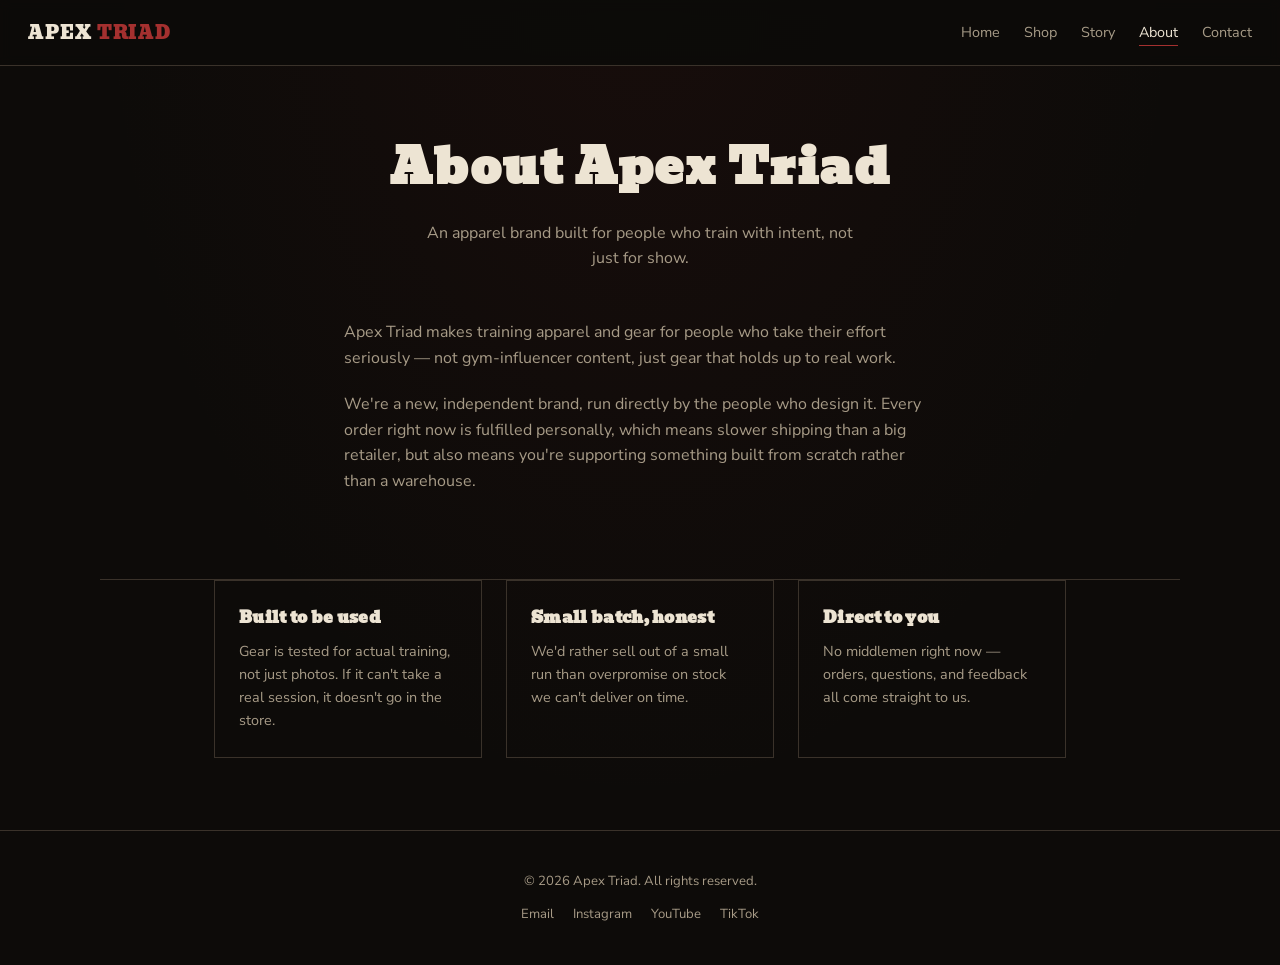
==== about.html @ 3dd4d0b6 "Add files via upload" ====
<!DOCTYPE html>
<html lang="en">
<head>
<meta charset="UTF-8">
<meta name="viewport" content="width=device-width, initial-scale=1.0">
<title>About — Apex Triad</title>
<link rel="preconnect" href="https://fonts.googleapis.com">
<link href="https://fonts.googleapis.com/css2?family=Bevan&family=Nunito+Sans:wght@400;600;700&display=swap" rel="stylesheet">
<link rel="stylesheet" href="style.css">
<style>
  .about-body{
    max-width: 640px;
    margin: 0 auto;
    padding: 0 1.5rem 4rem;
  }

  .about-body p{
    margin-bottom: 1.3rem;
    color: var(--ink-dim);
  }

  .about-body p strong{ color: var(--ink); }

  .values{
    max-width: 900px;
    margin: 0 auto;
    padding: 0 1.5rem 4.5rem;
    display: grid;
    grid-template-columns: repeat(3, 1fr);
    gap: 1.5rem;
  }

  .value-card{
    border: 1px solid var(--line);
    padding: 1.5rem;
  }

  .value-card h3{
    font-family: 'Bevan', serif;
    font-size: 1rem;
    letter-spacing: 0.02em;
    margin-bottom: 0.6rem;
  }

  .value-card p{
    font-size: 0.9rem;
    color: var(--ink-dim);
  }

  @media (max-width: 620px){
    .values{ grid-template-columns: 1fr; }
  }
</style>
</head>
<body>

  <nav>
    <a class="brand-mark" href="home.html">APEX <span>TRIAD</span></a>
    <button class="nav-toggle" id="navToggle" aria-label="Menu">Menu</button>
    <ul class="nav-links" id="navLinks">
      <li><a href="home.html">Home</a></li>
      <li><a href="shop.html">Shop</a></li>
      <li><a href="story.html">Story</a></li>
      <li><a href="about.html" class="active">About</a></li>
      <li><a href="contact.html">Contact</a></li>
    </ul>
  </nav>

  <main>
    <div class="page-header">
      <h1 class="display">About Apex Triad</h1>
      <p>An apparel brand built for people who train with intent, not just for show.</p>
    </div>

    <div class="about-body">
      <p>Apex Triad makes training apparel and gear for people who take their effort seriously — not gym-influencer content, just gear that holds up to real work.</p>
      <p>We're a new, independent brand, run directly by the people who design it. Every order right now is fulfilled personally, which means slower shipping than a big retailer, but also means you're supporting something built from scratch rather than a warehouse.</p>
    </div>

    <div class="rule"></div>

    <div class="values">
      <div class="value-card">
        <h3>Built to be used</h3>
        <p>Gear is tested for actual training, not just photos. If it can't take a real session, it doesn't go in the store.</p>
      </div>
      <div class="value-card">
        <h3>Small batch, honest</h3>
        <p>We'd rather sell out of a small run than overpromise on stock we can't deliver on time.</p>
      </div>
      <div class="value-card">
        <h3>Direct to you</h3>
        <p>No middlemen right now — orders, questions, and feedback all come straight to us.</p>
      </div>
    </div>
  </main>

  <footer>
    © <span id="year"></span> Apex Triad. All rights reserved.
    <div class="foot-links">
      <a href="mailto:apextriadfit@gmail.com">Email</a>
      <a href="https://instagram.com" target="_blank" rel="noopener">Instagram</a>
      <a href="https://youtube.com" target="_blank" rel="noopener">YouTube</a>
      <a href="https://tiktok.com" target="_blank" rel="noopener">TikTok</a>
    </div>
  </footer>

  <script>
    document.getElementById('year').textContent = new Date().getFullYear();
    const toggle = document.getElementById('navToggle');
    const links = document.getElementById('navLinks');
    toggle.addEventListener('click', () => links.classList.toggle('open'));
  </script>

</body>
</html>
---- style.css ----
:root{
  --bg-void: #0d0b09;
  --bg-panel: #17130f;
  --bg-card: #1c1712;
  --ink: #ede4d3;
  --ink-dim: #a79b87;
  --blood: #7a1f1f;
  --blood-bright: #a4302f;
  --line: #3a322a;
}

*{ box-sizing: border-box; margin:0; padding:0; }

html{ scroll-behavior: smooth; }

body{
  background: var(--bg-void);
  color: var(--ink);
  font-family: 'Nunito Sans', sans-serif;
  line-height: 1.6;
  -webkit-font-smoothing: antialiased;
  background-image: radial-gradient(ellipse at 50% -10%, rgba(122,31,31,0.10), transparent 60%);
  min-height: 100vh;
  display: flex;
  flex-direction: column;
}

main{ flex: 1; }

.display{ font-family: 'Bevan', serif; }
a{ color: inherit; }

@media (prefers-reduced-motion: reduce){
  *{ animation: none !important; transition: none !important; }
}

/* ---------- Nav ---------- */

nav{
  display: flex;
  align-items: center;
  justify-content: space-between;
  padding: 1.1rem 1.75rem;
  border-bottom: 1px solid var(--line);
  position: sticky;
  top: 0;
  background: rgba(13,11,9,0.92);
  backdrop-filter: blur(6px);
  z-index: 10;
}

.brand-mark{
  font-family: 'Bevan', serif;
  font-size: 1.15rem;
  letter-spacing: 0.05em;
  text-decoration: none;
}

.brand-mark span{ color: var(--blood-bright); }

.nav-links{
  display: flex;
  gap: 1.5rem;
  font-size: 0.9rem;
  color: var(--ink-dim);
  list-style: none;
}

.nav-links a{ text-decoration: none; transition: color 0.2s; }
.nav-links a:hover{ color: var(--ink); }
.nav-links a.active{ color: var(--ink); border-bottom: 1px solid var(--blood-bright); padding-bottom: 3px; }

.nav-toggle{
  display: none;
  background: none;
  border: 1px solid var(--line);
  color: var(--ink);
  font-size: 0.85rem;
  padding: 0.4rem 0.7rem;
  cursor: pointer;
}

@media (max-width: 640px){
  .nav-links{
    position: absolute;
    top: 100%;
    left: 0;
    right: 0;
    background: var(--bg-void);
    border-bottom: 1px solid var(--line);
    flex-direction: column;
    padding: 1rem 1.75rem;
    gap: 1rem;
    display: none;
  }
  .nav-links.open{ display: flex; }
  .nav-toggle{ display: block; }
}

/* ---------- Shared page header ---------- */

.page-header{
  text-align: center;
  padding: 4rem 1.5rem 3rem;
  max-width: 700px;
  margin: 0 auto;
}

.page-header h1{
  font-size: clamp(2rem, 6vw, 3rem);
  letter-spacing: 0.03em;
}

.page-header p{
  margin-top: 0.9rem;
  color: var(--ink-dim);
  max-width: 44ch;
  margin-left: auto;
  margin-right: auto;
}

.rule{
  height: 1px;
  background: var(--line);
  max-width: 1080px;
  margin: 0 auto;
}

section{
  padding: 4rem 1.5rem;
  max-width: 1080px;
  margin: 0 auto;
}

/* ---------- Buttons ---------- */

.btn{
  display: inline-block;
  border: 1px solid var(--line);
  color: var(--ink);
  font-family: 'Bevan', serif;
  letter-spacing: 0.03em;
  padding: 0.75rem 1.6rem;
  text-decoration: none;
  transition: background 0.25s, border-color 0.25s;
}

.btn:hover{
  background: var(--blood);
  border-color: var(--blood);
}

/* ---------- Footer ---------- */

footer{
  text-align: center;
  padding: 2.5rem 1.5rem;
  border-top: 1px solid var(--line);
  color: var(--ink-dim);
  font-size: 0.82rem;
}

footer .foot-links{
  margin-top: 0.8rem;
  display: flex;
  justify-content: center;
  gap: 1.2rem;
  flex-wrap: wrap;
}

footer .foot-links a{ text-decoration: none; color: var(--ink-dim); }
footer .foot-links a:hover{ color: var(--ink); }
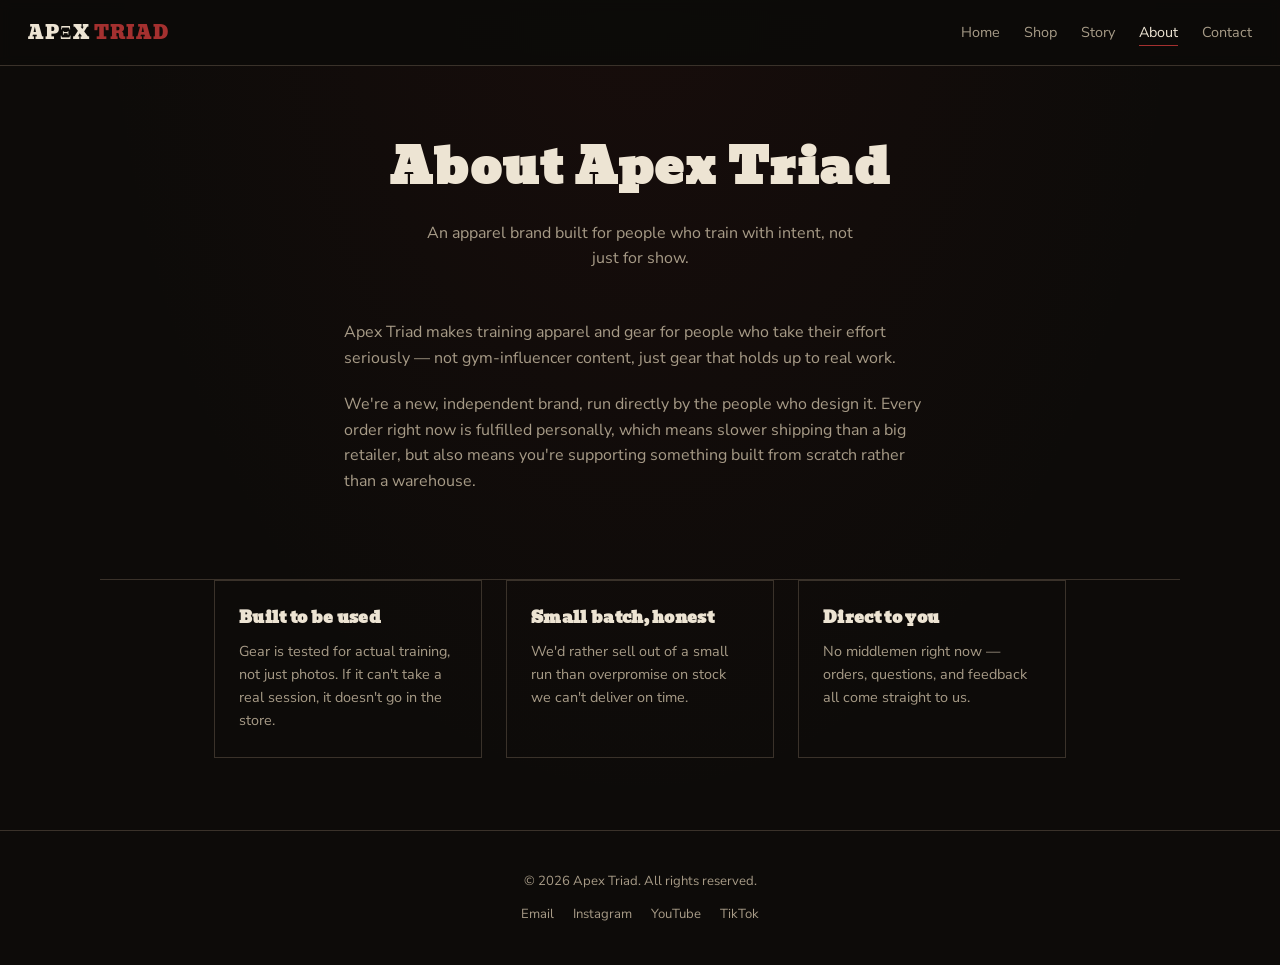
==== commit 4631dd4c: "Rename about-1.html to about.html" ====
--- a/about.html
+++ b/about.html
@@ -3,7 +3,7 @@
 <head>
 <meta charset="UTF-8">
 <meta name="viewport" content="width=device-width, initial-scale=1.0">
-<title>About — Apex Triad</title>
+<title>About — ApΞx Triad</title>
 <link rel="preconnect" href="https://fonts.googleapis.com">
 <link href="https://fonts.googleapis.com/css2?family=Bevan&family=Nunito+Sans:wght@400;600;700&display=swap" rel="stylesheet">
 <link rel="stylesheet" href="style.css">
@@ -55,10 +55,10 @@
 <body>
 
   <nav>
-    <a class="brand-mark" href="home.html">APEX <span>TRIAD</span></a>
+    <a class="brand-mark" href="index.html">APΞX <span>TRIAD</span></a>
     <button class="nav-toggle" id="navToggle" aria-label="Menu">Menu</button>
     <ul class="nav-links" id="navLinks">
-      <li><a href="home.html">Home</a></li>
+      <li><a href="index.html">Home</a></li>
       <li><a href="shop.html">Shop</a></li>
       <li><a href="story.html">Story</a></li>
       <li><a href="about.html" class="active">About</a></li>
